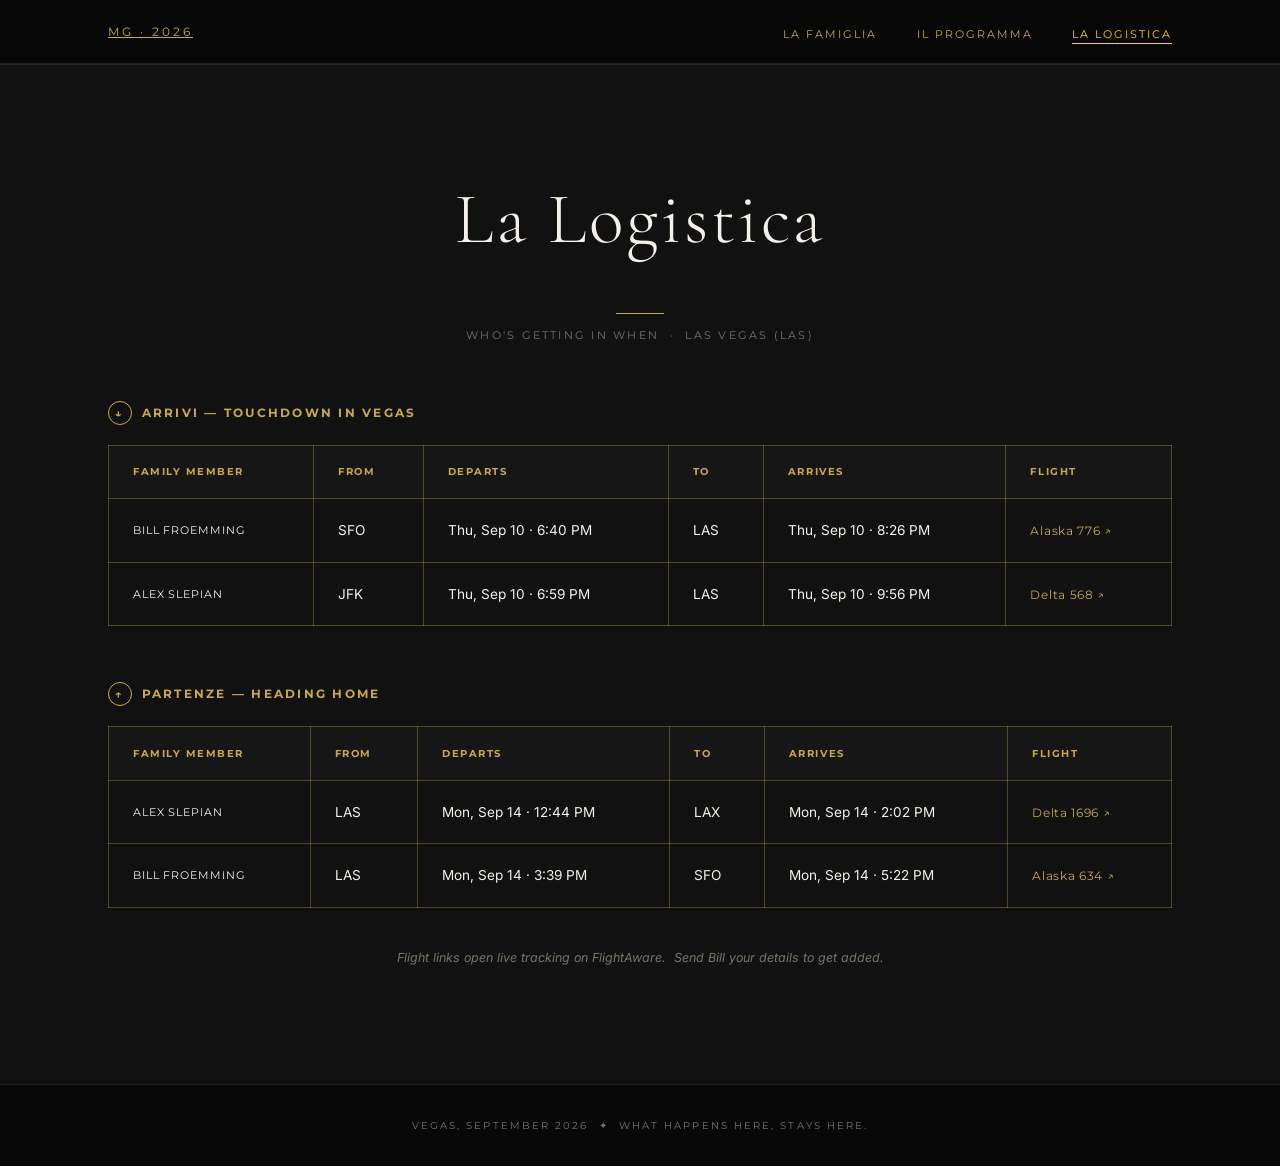
==== logistica.html @ 3f069563 "Add La Logistica flight-tracking page New standalone logistica.html with Arrivi/Partenze tables (Fam" ====
<!DOCTYPE html>
<html lang="en">
<head>
  <meta charset="UTF-8" />
  <meta name="viewport" content="width=device-width, initial-scale=1.0" />
  <title>La Logistica — Mario's Bachelor Party</title>
  <link rel="preconnect" href="https://fonts.googleapis.com" />
  <link rel="preconnect" href="https://fonts.gstatic.com" crossorigin />
  <link href="https://fonts.googleapis.com/css2?family=Cormorant+Garamond:ital,wght@0,300;0,400;1,400;1,600&family=Inter:wght@400;600&family=Montserrat:wght@600;700&display=swap" rel="stylesheet" />
  <link rel="stylesheet" href="styles.css" />
</head>
<body>

  <!-- NAV -->
  <nav class="nav" id="nav">
    <div class="nav__inner">
      <a class="nav__logo" href="index.html">MG · 2026</a>
      <ul class="nav__links">
        <li><a class="nav__link" href="index.html#famiglia">La Famiglia</a></li>
        <li><a class="nav__link" href="index.html#itinerary">Il Programma</a></li>
        <li><a class="nav__link nav__link--active" href="logistica.html">La Logistica</a></li>
      </ul>
      <button class="nav__hamburger" id="navHamburger" aria-label="Menu">
        <span></span><span></span><span></span>
      </button>
    </div>
    <div class="nav__mobile" id="navMobile">
      <a class="nav__mobile-link" href="index.html#famiglia">La Famiglia</a>
      <a class="nav__mobile-link" href="index.html#itinerary">Il Programma</a>
      <a class="nav__mobile-link" href="logistica.html">La Logistica</a>
    </div>
  </nav>

  <!-- LA LOGISTICA -->
  <section class="logistica">
    <div class="container">
      <h2 class="section-title">La Logistica</h2>
      <p class="section-subtitle">Who's getting in when &nbsp;·&nbsp; Las Vegas (LAS)</p>

      <!-- ARRIVALS -->
      <div class="logistica__block">
        <h3 class="logistica__heading">
          <span class="logistica__heading-icon">↓</span> Arrivi &mdash; Touchdown in Vegas
        </h3>
        <div class="logistica__table-wrap">
          <table class="flights">
            <thead>
              <tr>
                <th>Family Member</th>
                <th>From</th>
                <th>Departs</th>
                <th>To</th>
                <th>Arrives</th>
                <th>Flight</th>
              </tr>
            </thead>
            <tbody>
              <tr>
                <td data-label="Family Member">Bill Froemming</td>
                <td data-label="From">SFO</td>
                <td data-label="Departs">Thu, Sep 10 &middot; 6:40 PM</td>
                <td data-label="To">LAS</td>
                <td data-label="Arrives">Thu, Sep 10 &middot; 8:26 PM</td>
                <td data-label="Flight">
                  <a class="flights__track" href="https://flightaware.com/live/flight/ASA776" target="_blank" rel="noopener noreferrer">Alaska 776 ↗</a>
                </td>
              </tr>
              <tr>
                <td data-label="Family Member">Alex Slepian</td>
                <td data-label="From">JFK</td>
                <td data-label="Departs">Thu, Sep 10 &middot; 6:59 PM</td>
                <td data-label="To">LAS</td>
                <td data-label="Arrives">Thu, Sep 10 &middot; 9:56 PM</td>
                <td data-label="Flight">
                  <a class="flights__track" href="https://flightaware.com/live/flight/DAL568" target="_blank" rel="noopener noreferrer">Delta 568 ↗</a>
                </td>
              </tr>
              <!-- Add more arrivals here, sorted by arrival time -->
            </tbody>
          </table>
        </div>
      </div>

      <!-- DEPARTURES -->
      <div class="logistica__block">
        <h3 class="logistica__heading">
          <span class="logistica__heading-icon">↑</span> Partenze &mdash; Heading Home
        </h3>
        <div class="logistica__table-wrap">
          <table class="flights">
            <thead>
              <tr>
                <th>Family Member</th>
                <th>From</th>
                <th>Departs</th>
                <th>To</th>
                <th>Arrives</th>
                <th>Flight</th>
              </tr>
            </thead>
            <tbody>
              <tr>
                <td data-label="Family Member">Alex Slepian</td>
                <td data-label="From">LAS</td>
                <td data-label="Departs">Mon, Sep 14 &middot; 12:44 PM</td>
                <td data-label="To">LAX</td>
                <td data-label="Arrives">Mon, Sep 14 &middot; 2:02 PM</td>
                <td data-label="Flight">
                  <a class="flights__track" href="https://flightaware.com/live/flight/DAL1696" target="_blank" rel="noopener noreferrer">Delta 1696 ↗</a>
                </td>
              </tr>
              <tr>
                <td data-label="Family Member">Bill Froemming</td>
                <td data-label="From">LAS</td>
                <td data-label="Departs">Mon, Sep 14 &middot; 3:39 PM</td>
                <td data-label="To">SFO</td>
                <td data-label="Arrives">Mon, Sep 14 &middot; 5:22 PM</td>
                <td data-label="Flight">
                  <a class="flights__track" href="https://flightaware.com/live/flight/ASA634" target="_blank" rel="noopener noreferrer">Alaska 634 ↗</a>
                </td>
              </tr>
              <!-- Add more departures here, sorted by departure time -->
            </tbody>
          </table>
        </div>
      </div>

      <p class="logistica__note">
        Flight links open live tracking on FlightAware. &nbsp;Send Bill your details to get added.
      </p>
    </div>
  </section>

  <!-- FOOTER -->
  <footer class="footer">
    <p class="footer__text">Vegas, September 2026 &nbsp;✦&nbsp; What happens here, stays here.</p>
  </footer>

  <script src="script.js"></script>
</body>
</html>
---- styles.css ----
/* ============================================================
   TOKENS
   ============================================================ */
:root {
  --color-bg:       #080808;
  --color-surface:  #111111;
  --color-surface2: #161616;
  --color-red:      #8B0000;
  --color-gold:     #C9A84C;
  --color-gold-pop: #FFD700;
  --color-text:     #F5F0E8;
  --color-muted:    #7a7468;
  --color-border:   rgba(201, 168, 76, 0.15);
  --flights-line:   rgba(201, 168, 76, 0.35);

  --font-headline: 'Cormorant Garamond', Georgia, serif;
  --font-body:     'Inter', system-ui, sans-serif;
  --font-label:    'Montserrat', sans-serif;

  --nav-height: 64px;
  --container-max: 1160px;
  --container-pad: clamp(1.25rem, 5vw, 3rem);
  --section-pad: clamp(5rem, 9vw, 8rem);

  --ease: cubic-bezier(0.4, 0, 0.2, 1);
}

/* ============================================================
   RESET & BASE
   ============================================================ */
*, *::before, *::after { box-sizing: border-box; margin: 0; padding: 0; }

html { scroll-behavior: smooth; }

body {
  background: var(--color-bg);
  color: var(--color-text);
  font-family: var(--font-body);
  font-size: clamp(0.9rem, 1.5vw, 1rem);
  line-height: 1.65;
  -webkit-font-smoothing: antialiased;
  overflow-x: hidden;
}

img { display: block; max-width: 100%; }

/* ============================================================
   UTILITIES
   ============================================================ */
.container {
  max-width: var(--container-max);
  margin: 0 auto;
  padding: 0 var(--container-pad);
}

.section-title {
  font-family: var(--font-headline);
  font-size: clamp(2.8rem, 6vw, 4.5rem);
  font-weight: 300;
  letter-spacing: 0.04em;
  text-align: center;
  color: var(--color-text);
  line-height: 1.1;
}

.section-title::after {
  content: '';
  display: block;
  width: 48px;
  height: 1px;
  background: var(--color-gold);
  margin: 0.75em auto 0;
}

.section-subtitle {
  font-family: var(--font-label);
  font-size: 0.7rem;
  letter-spacing: 0.2em;
  text-transform: uppercase;
  color: var(--color-muted);
  text-align: center;
  margin-top: 0.75rem;
  margin-bottom: 3.5rem;
}

/* ============================================================
   NAV
   ============================================================ */
.nav {
  position: sticky;
  top: 0;
  z-index: 1000;
  background: rgba(8, 8, 8, 0.92);
  -webkit-backdrop-filter: blur(14px);
  backdrop-filter: blur(14px);
  border-bottom: 1px solid var(--color-border);
  height: var(--nav-height);
}

.nav__inner {
  max-width: var(--container-max);
  margin: 0 auto;
  padding: 0 var(--container-pad);
  height: var(--nav-height);
  display: flex;
  align-items: center;
  justify-content: space-between;
}

.nav__logo {
  font-family: var(--font-label);
  font-size: 0.75rem;
  letter-spacing: 0.25em;
  color: var(--color-gold);
  text-transform: uppercase;
}

.nav__links {
  display: flex;
  gap: 2.5rem;
  list-style: none;
}

.nav__link {
  font-family: var(--font-label);
  font-size: 0.68rem;
  letter-spacing: 0.18em;
  text-transform: uppercase;
  color: var(--color-gold);
  text-decoration: none;
  position: relative;
  transition: color 0.2s var(--ease);
}

.nav__link::after {
  content: '';
  position: absolute;
  bottom: -3px;
  left: 0;
  width: 0;
  height: 1px;
  background: var(--color-gold-pop);
  transition: width 0.25s var(--ease);
}

.nav__link:hover { color: var(--color-gold-pop); }
.nav__link:hover::after,
.nav__link--active::after { width: 100%; }
.nav__link--active { color: var(--color-gold-pop); }

/* Hamburger */
.nav__hamburger {
  display: none;
  flex-direction: column;
  gap: 5px;
  background: none;
  border: none;
  cursor: pointer;
  padding: 4px;
}

.nav__hamburger span {
  display: block;
  width: 22px;
  height: 1.5px;
  background: var(--color-gold);
  transition: transform 0.2s var(--ease), opacity 0.2s;
}

.nav__hamburger.is-open span:nth-child(1) { transform: translateY(6.5px) rotate(45deg); }
.nav__hamburger.is-open span:nth-child(2) { opacity: 0; }
.nav__hamburger.is-open span:nth-child(3) { transform: translateY(-6.5px) rotate(-45deg); }

/* Mobile nav drawer */
.nav__mobile {
  display: none;
  flex-direction: column;
  background: rgba(8, 8, 8, 0.98);
  border-top: 1px solid var(--color-border);
  padding: 1.25rem var(--container-pad);
  gap: 1.25rem;
}

.nav__mobile.is-open { display: flex; }

.nav__mobile-link {
  font-family: var(--font-label);
  font-size: 0.75rem;
  letter-spacing: 0.18em;
  text-transform: uppercase;
  color: var(--color-gold);
  text-decoration: none;
}

@media (max-width: 640px) {
  .nav__links { display: none; }
  .nav__hamburger { display: flex; }
}

/* ============================================================
   HERO
   ============================================================ */
.hero {
  position: relative;
  height: 100vh;
  min-height: 620px;
  display: flex;
  align-items: center;
  justify-content: center;
  overflow: hidden;
}

.hero__bg {
  position: absolute;
  inset: 0;
  background:
    radial-gradient(ellipse 80% 60% at 50% 40%, rgba(100, 0, 0, 0.28) 0%, transparent 70%),
    linear-gradient(to bottom, #0a0a0a 0%, #060606 100%);
}

/* Vegas skyline silhouette */
.hero__skyline {
  position: absolute;
  bottom: 0;
  left: 0;
  right: 0;
  height: 200px;
  background: #0c0c0c;
  clip-path: polygon(
    0% 100%,
    0% 75%,
    2% 75%,   2% 55%,   3% 55%,   3% 75%,
    5% 75%,   5% 42%,   5.5% 42%, 5.5% 30%,  6% 30%,  6% 42%,
    7% 42%,   7% 60%,
    9% 60%,   9% 38%,   10% 38%,  10% 28%,   11% 28%, 11% 38%,
    12% 38%,  12% 58%,
    14% 58%,  14% 48%,  15% 48%,  15% 65%,
    17% 65%,  17% 35%,  17.5% 35%, 17.5% 20%, 18% 20%, 18% 35%,
    19% 35%,  19% 62%,
    22% 62%,  22% 50%,  23% 50%,  23% 70%,
    26% 70%,  26% 45%,  27% 45%,  27% 55%,
    30% 55%,  30% 38%,  31% 38%,  31% 28%,   32% 28%, 32% 38%,
    33% 38%,  33% 60%,
    36% 60%,  36% 72%,
    40% 72%,  40% 55%,  41% 55%,  41% 68%,
    45% 68%,  45% 50%,  46% 50%,  46% 38%,   47% 38%, 47% 50%,
    49% 50%,  49% 65%,
    53% 65%,  53% 55%,  54% 55%,  54% 45%,   55% 45%, 55% 58%,
    58% 58%,  58% 70%,
    62% 70%,  62% 52%,  63% 52%,  63% 40%,   64% 40%, 64% 55%,
    67% 55%,  67% 68%,
    72% 68%,  72% 48%,  73% 48%,  73% 35%,   74% 35%, 74% 48%,
    76% 48%,  76% 60%,
    80% 60%,  80% 72%,
    85% 72%,  85% 55%,  86% 55%,  86% 42%,   87% 42%, 87% 58%,
    91% 58%,  91% 68%,
    95% 68%,  95% 55%,  96% 55%,  96% 45%,   97% 45%, 97% 55%,
    100% 55%, 100% 100%
  );
}

.hero__content {
  position: relative;
  z-index: 2;
  text-align: center;
  padding: 0 var(--container-pad);
  max-width: 800px;
}

.hero__quote {
  font-family: var(--font-headline);
  font-style: italic;
  font-size: clamp(1.2rem, 2.8vw, 1.85rem);
  font-weight: 400;
  color: var(--color-gold);
  opacity: 0.85;
  line-height: 1.5;
  letter-spacing: 0.02em;
}

.hero__divider {
  display: flex;
  align-items: center;
  gap: 1rem;
  margin: 2rem auto;
  width: 220px;
}

.hero__divider-line {
  flex: 1;
  height: 1px;
  background: linear-gradient(to right, transparent, var(--color-gold), transparent);
  opacity: 0.5;
}

.hero__divider-ornament {
  font-size: 0.6rem;
  color: var(--color-gold);
  opacity: 0.7;
}

.hero__title {
  font-family: var(--font-label);
  font-size: clamp(1.6rem, 4.5vw, 3.2rem);
  font-weight: 700;
  letter-spacing: 0.2em;
  text-transform: uppercase;
  color: var(--color-text);
  line-height: 1.1;
}

.hero__date {
  font-family: var(--font-label);
  font-size: clamp(0.65rem, 1.4vw, 0.8rem);
  letter-spacing: 0.3em;
  text-transform: uppercase;
  color: var(--color-gold);
  margin-top: 1rem;
  opacity: 0.9;
}

/* ============================================================
   COUNTDOWN
   ============================================================ */
.countdown {
  display: flex;
  align-items: center;
  justify-content: center;
  gap: 2rem;
  background: var(--color-surface);
  border-bottom: 1px solid var(--color-border);
  padding: 1rem var(--container-pad);
}

@media (max-width: 480px) {
  .countdown { gap: 1rem; }
  .countdown__sep { display: none; }
}

.countdown__unit {
  display: flex;
  flex-direction: column;
  align-items: center;
  gap: 0.25rem;
  min-width: 4rem;
}

.countdown__num {
  font-family: var(--font-headline);
  font-size: clamp(1.4rem, 3vw, 2rem);
  font-weight: 300;
  color: var(--color-gold);
  line-height: 1;
  letter-spacing: 0.04em;
}

.countdown__label {
  font-family: var(--font-label);
  font-size: 0.58rem;
  letter-spacing: 0.22em;
  text-transform: uppercase;
  color: var(--color-muted);
}

.countdown__sep {
  font-size: 0.5rem;
  color: var(--color-gold);
  opacity: 0.4;
  margin-bottom: 1rem;
}

@media (max-width: 480px) {
  .countdown { gap: 1rem; }
  .countdown__sep { display: none; }
}

/* ============================================================
   LA FAMIGLIA
   ============================================================ */
.famiglia {
  background: var(--color-surface);
  padding: var(--section-pad) 0;
  border-top: 1px solid var(--color-border);
}

.famiglia__groom-row {
  display: flex;
  justify-content: center;
  margin-bottom: 2.5rem;
}

.famiglia__card--groom {
  width: 300px;
}

.famiglia__grid {
  display: grid;
  grid-template-columns: repeat(3, 1fr);
  gap: 1.5rem;
}

.famiglia__card {
  background: var(--color-surface2);
  border: 1px solid var(--color-border);
  border-radius: 2px;
  overflow: hidden;
  transition: border-color 0.25s var(--ease), transform 0.25s var(--ease);
  opacity: 0;
  transform: translateY(24px);
}

.famiglia__card.is-visible {
  opacity: 1;
  transform: translateY(0);
  transition: opacity 0.55s var(--ease), transform 0.55s var(--ease), border-color 0.25s var(--ease);
}

.famiglia__card:hover {
  border-color: rgba(201, 168, 76, 0.4);
  transform: translateY(-4px);
}

.famiglia__card--groom {
  border-color: rgba(139, 0, 0, 0.5);
}

.famiglia__card--groom:hover {
  border-color: rgba(139, 0, 0, 0.9);
  transform: translateY(-4px);
}

.famiglia__photo-wrap {
  position: relative;
  aspect-ratio: 4 / 5;
  overflow: hidden;
  background: #1a1a1a;
}

.famiglia__photo-wrap img {
  width: 100%;
  height: 100%;
  object-fit: cover;
  object-position: center top;
  transition: transform 0.5s var(--ease);
}

.famiglia__card:hover .famiglia__photo-wrap img {
  transform: scale(1.04);
}

.famiglia__badge {
  position: absolute;
  top: 12px;
  right: 12px;
  background: var(--color-red);
  color: var(--color-text);
  font-family: var(--font-label);
  font-size: 0.6rem;
  letter-spacing: 0.18em;
  text-transform: uppercase;
  padding: 4px 10px;
  border-radius: 1px;
}

.famiglia__info {
  padding: 1rem 1.1rem;
  border-top: 1px solid var(--color-border);
}

.famiglia__name {
  font-family: var(--font-label);
  font-size: 0.75rem;
  letter-spacing: 0.12em;
  text-transform: uppercase;
  color: var(--color-text);
}

.famiglia__role {
  font-family: var(--font-body);
  font-size: 0.75rem;
  color: var(--color-gold);
  margin-top: 0.2rem;
  font-style: italic;
}

/* Flip cards */
.famiglia__card.is-flippable {
  cursor: pointer;
  perspective: 1000px;
}

.card__inner {
  display: grid;
  grid-template-areas: "stack";
  transform-style: preserve-3d;
  transition: transform 0.65s cubic-bezier(0.4, 0, 0.2, 1);
}

.card__face--front,
.card__face--back {
  grid-area: stack;
  backface-visibility: hidden;
  -webkit-backface-visibility: hidden;
}

.card__face--back {
  transform: rotateY(180deg);
  background: var(--color-surface2);
  display: flex;
  align-items: center;
  justify-content: center;
  padding: 2rem 1.5rem;
}

.famiglia__card.is-flipped .card__inner {
  transform: rotateY(180deg);
}

.card__back-content {
  text-align: center;
}

.card__back-name {
  font-family: var(--font-label);
  font-size: 0.7rem;
  letter-spacing: 0.15em;
  text-transform: uppercase;
  color: var(--color-text);
  margin-bottom: 0.5rem;
}

.card__back-epithet {
  font-family: var(--font-headline);
  font-style: italic;
  font-size: 1.3rem;
  color: var(--color-gold);
  margin-bottom: 0.85rem;
  line-height: 1.2;
}

.card__back-divider {
  width: 32px;
  height: 1px;
  background: var(--color-gold);
  opacity: 0.4;
  margin: 0 auto 1rem;
}

.card__back-bio {
  font-size: 0.82rem;
  color: var(--color-muted);
  line-height: 1.75;
}

.famiglia__hint {
  font-family: var(--font-label);
  font-size: 0.55rem;
  letter-spacing: 0.2em;
  text-transform: uppercase;
  color: var(--color-muted);
  opacity: 0.5;
  margin-top: 0.3rem;
}

@media (max-width: 768px) {
  .famiglia__grid { grid-template-columns: repeat(2, 1fr); }
  .famiglia__card--groom { width: 240px; }
}

@media (max-width: 480px) {
  .famiglia__grid { grid-template-columns: 1fr; }
  .famiglia__card--groom { width: 100%; }
}

/* ============================================================
   ITINERARY
   ============================================================ */
.itinerary {
  background: var(--color-surface);
  padding: var(--section-pad) 0;
  border-top: 1px solid var(--color-border);
}

.itinerary__layout {
  display: grid;
  grid-template-columns: 2fr 3fr;
  gap: 4rem;
  align-items: start;
}

/* Timeline */
.timeline {
  list-style: none;
  position: relative;
  padding-left: 2rem;
}

.timeline::before {
  content: '';
  position: absolute;
  left: 0;
  top: 0.4em;
  bottom: 0;
  width: 1px;
  background: linear-gradient(to bottom, var(--color-gold) 0%, transparent 100%);
  opacity: 0.4;
}

.timeline__event {
  position: relative;
  margin-bottom: 2.75rem;
}

.timeline__event:last-child {
  margin-bottom: 0;
}

.timeline__node {
  position: absolute;
  left: -2.35rem;
  top: 0.3em;
  width: 10px;
  height: 10px;
  border-radius: 50%;
  background: var(--color-gold);
  border: 2px solid var(--color-surface);
  box-shadow: 0 0 0 1px var(--color-gold);
}

.timeline__event--tbd .timeline__node {
  background: var(--color-muted);
  box-shadow: 0 0 0 1px var(--color-muted);
}

.timeline__node--hint {
  background: transparent;
  border-color: var(--color-muted);
  box-shadow: 0 0 0 1px var(--color-muted);
  opacity: 0.4;
}

.timeline__date {
  font-family: var(--font-label);
  font-size: 0.62rem;
  letter-spacing: 0.2em;
  text-transform: uppercase;
  color: var(--color-muted);
  margin-bottom: 0.3rem;
}

.timeline__event-name {
  font-family: var(--font-label);
  font-size: 0.82rem;
  letter-spacing: 0.12em;
  text-transform: uppercase;
  line-height: 1.3;
}

.timeline__event--confirmed .timeline__event-name {
  color: var(--color-gold);
}

.timeline__event--tbd .timeline__event-name,
.timeline__event--hint .timeline__event-name {
  color: var(--color-muted);
}

.timeline__detail {
  font-size: 0.8rem;
  color: var(--color-muted);
  margin-top: 0.25rem;
  font-style: italic;
}

/* Map */
.itinerary__map-wrap {
  position: relative;
  border: 1px solid var(--color-red);
  border-radius: 2px;
  overflow: hidden;
  aspect-ratio: 4 / 3;
}

.itinerary__map-wrap iframe {
  width: 100%;
  height: 100%;
  border: 0;
  filter: saturate(0.25) brightness(0.55) contrast(1.2);
}

.itinerary__map-label {
  font-family: var(--font-label);
  font-size: 0.62rem;
  letter-spacing: 0.18em;
  text-transform: uppercase;
  color: var(--color-muted);
  margin-top: 0.75rem;
  text-align: center;
}

.itinerary__book-btn {
  display: block;
  margin-top: 1.25rem;
  padding: 0.85rem 1.5rem;
  background: transparent;
  border: 1px solid var(--color-gold);
  color: var(--color-gold);
  font-family: var(--font-label);
  font-size: 0.68rem;
  letter-spacing: 0.2em;
  text-transform: uppercase;
  text-decoration: none;
  text-align: center;
  border-radius: 1px;
  transition: background 0.22s var(--ease), color 0.22s var(--ease);
}

.itinerary__book-btn:hover {
  background: var(--color-gold);
  color: var(--color-bg);
}

@media (max-width: 768px) {
  .itinerary__layout {
    grid-template-columns: 1fr;
    gap: 2.5rem;
  }
}

/* ============================================================
   LA LOGISTICA
   ============================================================ */
.logistica {
  background: var(--color-surface);
  padding: var(--section-pad) 0;
  border-top: 1px solid var(--color-border);
  min-height: calc(100vh - var(--nav-height));
}

.logistica__block {
  margin-bottom: 3.5rem;
}

.logistica__block:last-of-type {
  margin-bottom: 2rem;
}

.logistica__heading {
  font-family: var(--font-label);
  font-size: 0.78rem;
  font-weight: 700;
  letter-spacing: 0.18em;
  text-transform: uppercase;
  color: var(--color-gold);
  margin-bottom: 1.25rem;
  display: flex;
  align-items: center;
  gap: 0.6rem;
}

.logistica__heading-icon {
  display: inline-flex;
  align-items: center;
  justify-content: center;
  width: 1.5rem;
  height: 1.5rem;
  border: 1px solid var(--color-gold);
  border-radius: 50%;
  font-size: 0.7rem;
  color: var(--color-gold);
}

.logistica__table-wrap {
  overflow-x: auto;
}

.flights {
  width: 100%;
  border-collapse: collapse;
  font-size: 0.85rem;
}

.flights thead th {
  font-family: var(--font-label);
  font-size: 0.6rem;
  letter-spacing: 0.16em;
  text-transform: uppercase;
  color: var(--color-gold);
  text-align: left;
  padding: 1.15rem 1.5rem;
  background: var(--color-surface2);
  border: 1px solid var(--flights-line);
  white-space: nowrap;
}

.flights tbody td {
  padding: 1.25rem 1.5rem;
  border: 1px solid var(--flights-line);
  color: var(--color-text);
  vertical-align: middle;
  white-space: nowrap;
}

.flights tbody tr {
  transition: background 0.2s var(--ease);
}

.flights tbody tr:hover {
  background: rgba(201, 168, 76, 0.04);
}

.flights tbody td[data-label="Family Member"] {
  font-family: var(--font-label);
  font-size: 0.7rem;
  letter-spacing: 0.08em;
  text-transform: uppercase;
}

.flights__track {
  color: var(--color-gold);
  text-decoration: none;
  font-family: var(--font-label);
  font-size: 0.72rem;
  letter-spacing: 0.06em;
  white-space: nowrap;
  transition: color 0.2s var(--ease);
}

.flights__track:hover {
  color: var(--color-gold-pop);
}

.logistica__note {
  font-family: var(--font-body);
  font-size: 0.78rem;
  font-style: italic;
  color: var(--color-muted);
  text-align: center;
  margin-top: 2.5rem;
}

/* Mobile: stack table rows into cards */
@media (max-width: 640px) {
  .logistica__table-wrap {
    border: none;
  }

  .flights thead {
    display: none;
  }

  .flights,
  .flights tbody,
  .flights tr,
  .flights td {
    display: block;
    width: 100%;
  }

  .flights tbody tr {
    border: 1px solid var(--color-border);
    border-radius: 2px;
    margin-bottom: 1rem;
    padding: 0.5rem 0;
  }

  .flights tbody td {
    border: none;
    border-bottom: 1px solid var(--color-border);
    padding: 0.7rem 1.1rem;
    display: flex;
    justify-content: space-between;
    align-items: baseline;
    gap: 1rem;
    white-space: normal;
    text-align: right;
  }

  .flights tbody tr td:last-child {
    border-bottom: none;
  }

  .flights tbody td::before {
    content: attr(data-label);
    font-family: var(--font-label);
    font-size: 0.58rem;
    letter-spacing: 0.16em;
    text-transform: uppercase;
    color: var(--color-muted);
    flex-shrink: 0;
  }

  .flights tbody td[data-label="Family Member"] {
    background: var(--color-surface2);
    color: var(--color-gold);
  }
}

/* ============================================================
   FOOTER
   ============================================================ */
.footer {
  background: var(--color-bg);
  border-top: 1px solid var(--color-border);
  padding: 2rem var(--container-pad);
  text-align: center;
}

.footer__text {
  font-family: var(--font-label);
  font-size: 0.65rem;
  letter-spacing: 0.2em;
  text-transform: uppercase;
  color: var(--color-muted);
}
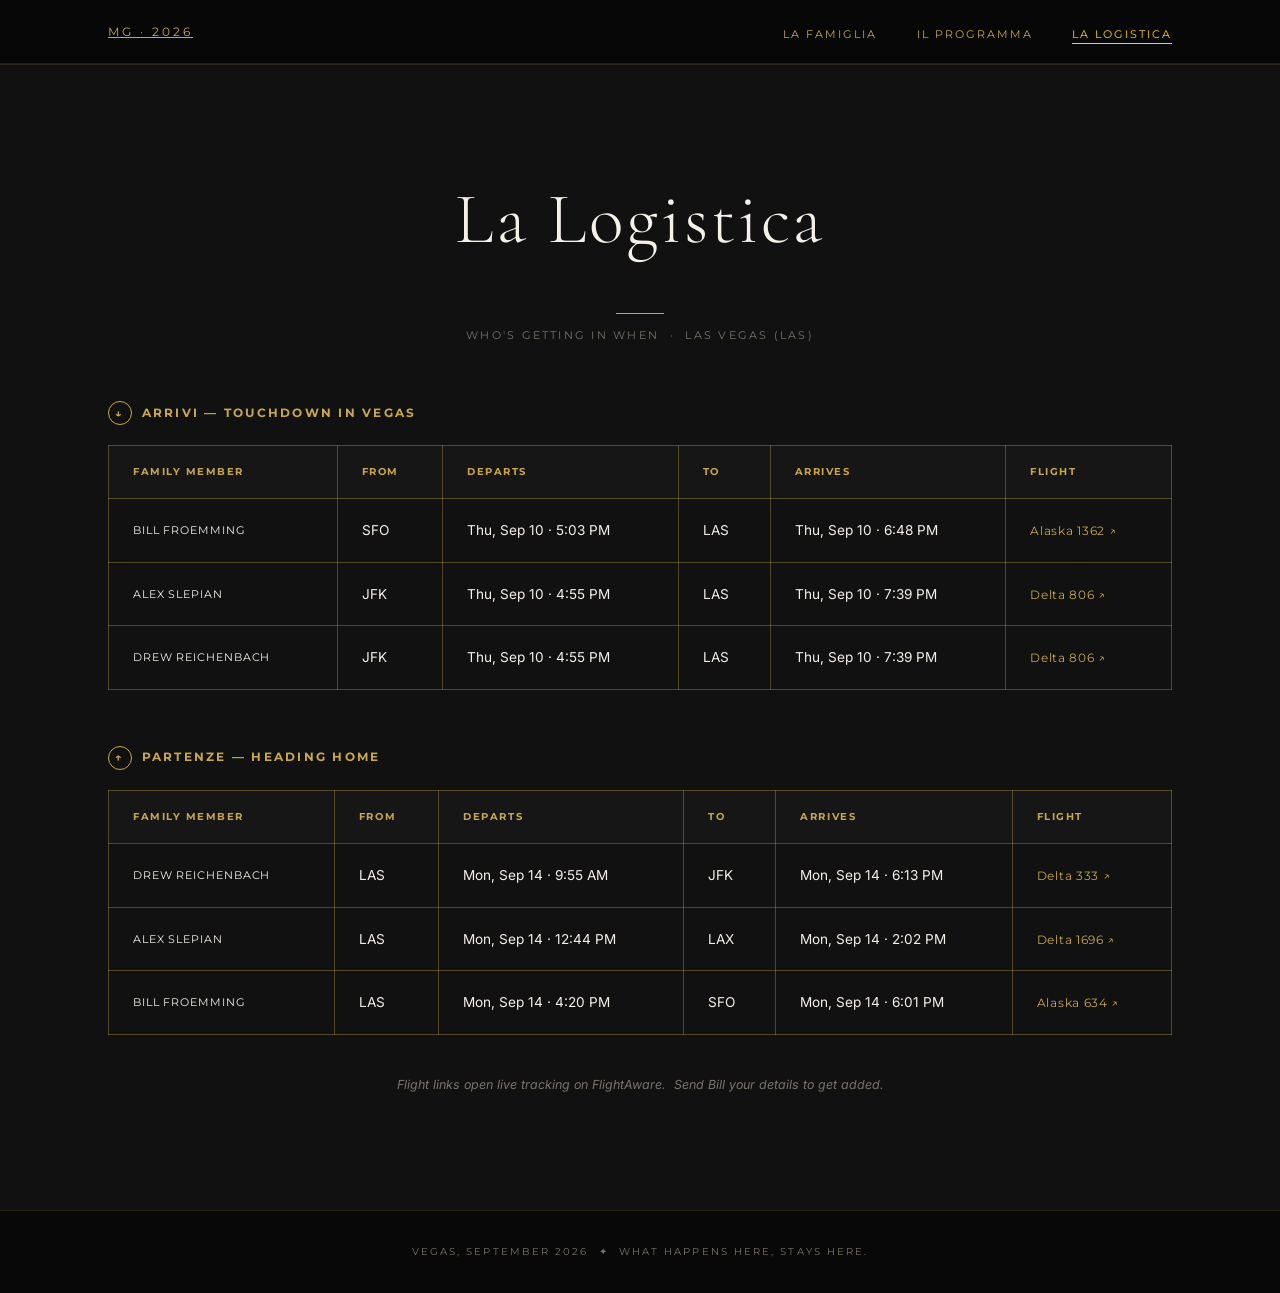
==== commit d06409b9: "Update La Logistica flights: add Drew, retime Alex/Drew/Bill Co-Authored-By: Claude Opus 4.8 <norepl" ====
--- a/logistica.html
+++ b/logistica.html
@@ -58,21 +58,31 @@
               <tr>
                 <td data-label="Family Member">Bill Froemming</td>
                 <td data-label="From">SFO</td>
-                <td data-label="Departs">Thu, Sep 10 &middot; 6:40 PM</td>
+                <td data-label="Departs">Thu, Sep 10 &middot; 5:03 PM</td>
                 <td data-label="To">LAS</td>
-                <td data-label="Arrives">Thu, Sep 10 &middot; 8:26 PM</td>
+                <td data-label="Arrives">Thu, Sep 10 &middot; 6:48 PM</td>
                 <td data-label="Flight">
-                  <a class="flights__track" href="https://flightaware.com/live/flight/ASA776" target="_blank" rel="noopener noreferrer">Alaska 776 ↗</a>
+                  <a class="flights__track" href="https://flightaware.com/live/flight/ASA1362" target="_blank" rel="noopener noreferrer">Alaska 1362 ↗</a>
                 </td>
               </tr>
               <tr>
                 <td data-label="Family Member">Alex Slepian</td>
                 <td data-label="From">JFK</td>
-                <td data-label="Departs">Thu, Sep 10 &middot; 6:59 PM</td>
+                <td data-label="Departs">Thu, Sep 10 &middot; 4:55 PM</td>
                 <td data-label="To">LAS</td>
-                <td data-label="Arrives">Thu, Sep 10 &middot; 9:56 PM</td>
+                <td data-label="Arrives">Thu, Sep 10 &middot; 7:39 PM</td>
                 <td data-label="Flight">
-                  <a class="flights__track" href="https://flightaware.com/live/flight/DAL568" target="_blank" rel="noopener noreferrer">Delta 568 ↗</a>
+                  <a class="flights__track" href="https://flightaware.com/live/flight/DAL806" target="_blank" rel="noopener noreferrer">Delta 806 ↗</a>
+                </td>
+              </tr>
+              <tr>
+                <td data-label="Family Member">Drew Reichenbach</td>
+                <td data-label="From">JFK</td>
+                <td data-label="Departs">Thu, Sep 10 &middot; 4:55 PM</td>
+                <td data-label="To">LAS</td>
+                <td data-label="Arrives">Thu, Sep 10 &middot; 7:39 PM</td>
+                <td data-label="Flight">
+                  <a class="flights__track" href="https://flightaware.com/live/flight/DAL806" target="_blank" rel="noopener noreferrer">Delta 806 ↗</a>
                 </td>
               </tr>
               <!-- Add more arrivals here, sorted by arrival time -->
@@ -100,6 +110,16 @@
             </thead>
             <tbody>
               <tr>
+                <td data-label="Family Member">Drew Reichenbach</td>
+                <td data-label="From">LAS</td>
+                <td data-label="Departs">Mon, Sep 14 &middot; 9:55 AM</td>
+                <td data-label="To">JFK</td>
+                <td data-label="Arrives">Mon, Sep 14 &middot; 6:13 PM</td>
+                <td data-label="Flight">
+                  <a class="flights__track" href="https://flightaware.com/live/flight/DAL333" target="_blank" rel="noopener noreferrer">Delta 333 ↗</a>
+                </td>
+              </tr>
+              <tr>
                 <td data-label="Family Member">Alex Slepian</td>
                 <td data-label="From">LAS</td>
                 <td data-label="Departs">Mon, Sep 14 &middot; 12:44 PM</td>
@@ -112,9 +132,9 @@
               <tr>
                 <td data-label="Family Member">Bill Froemming</td>
                 <td data-label="From">LAS</td>
-                <td data-label="Departs">Mon, Sep 14 &middot; 3:39 PM</td>
+                <td data-label="Departs">Mon, Sep 14 &middot; 4:20 PM</td>
                 <td data-label="To">SFO</td>
-                <td data-label="Arrives">Mon, Sep 14 &middot; 5:22 PM</td>
+                <td data-label="Arrives">Mon, Sep 14 &middot; 6:01 PM</td>
                 <td data-label="Flight">
                   <a class="flights__track" href="https://flightaware.com/live/flight/ASA634" target="_blank" rel="noopener noreferrer">Alaska 634 ↗</a>
                 </td>
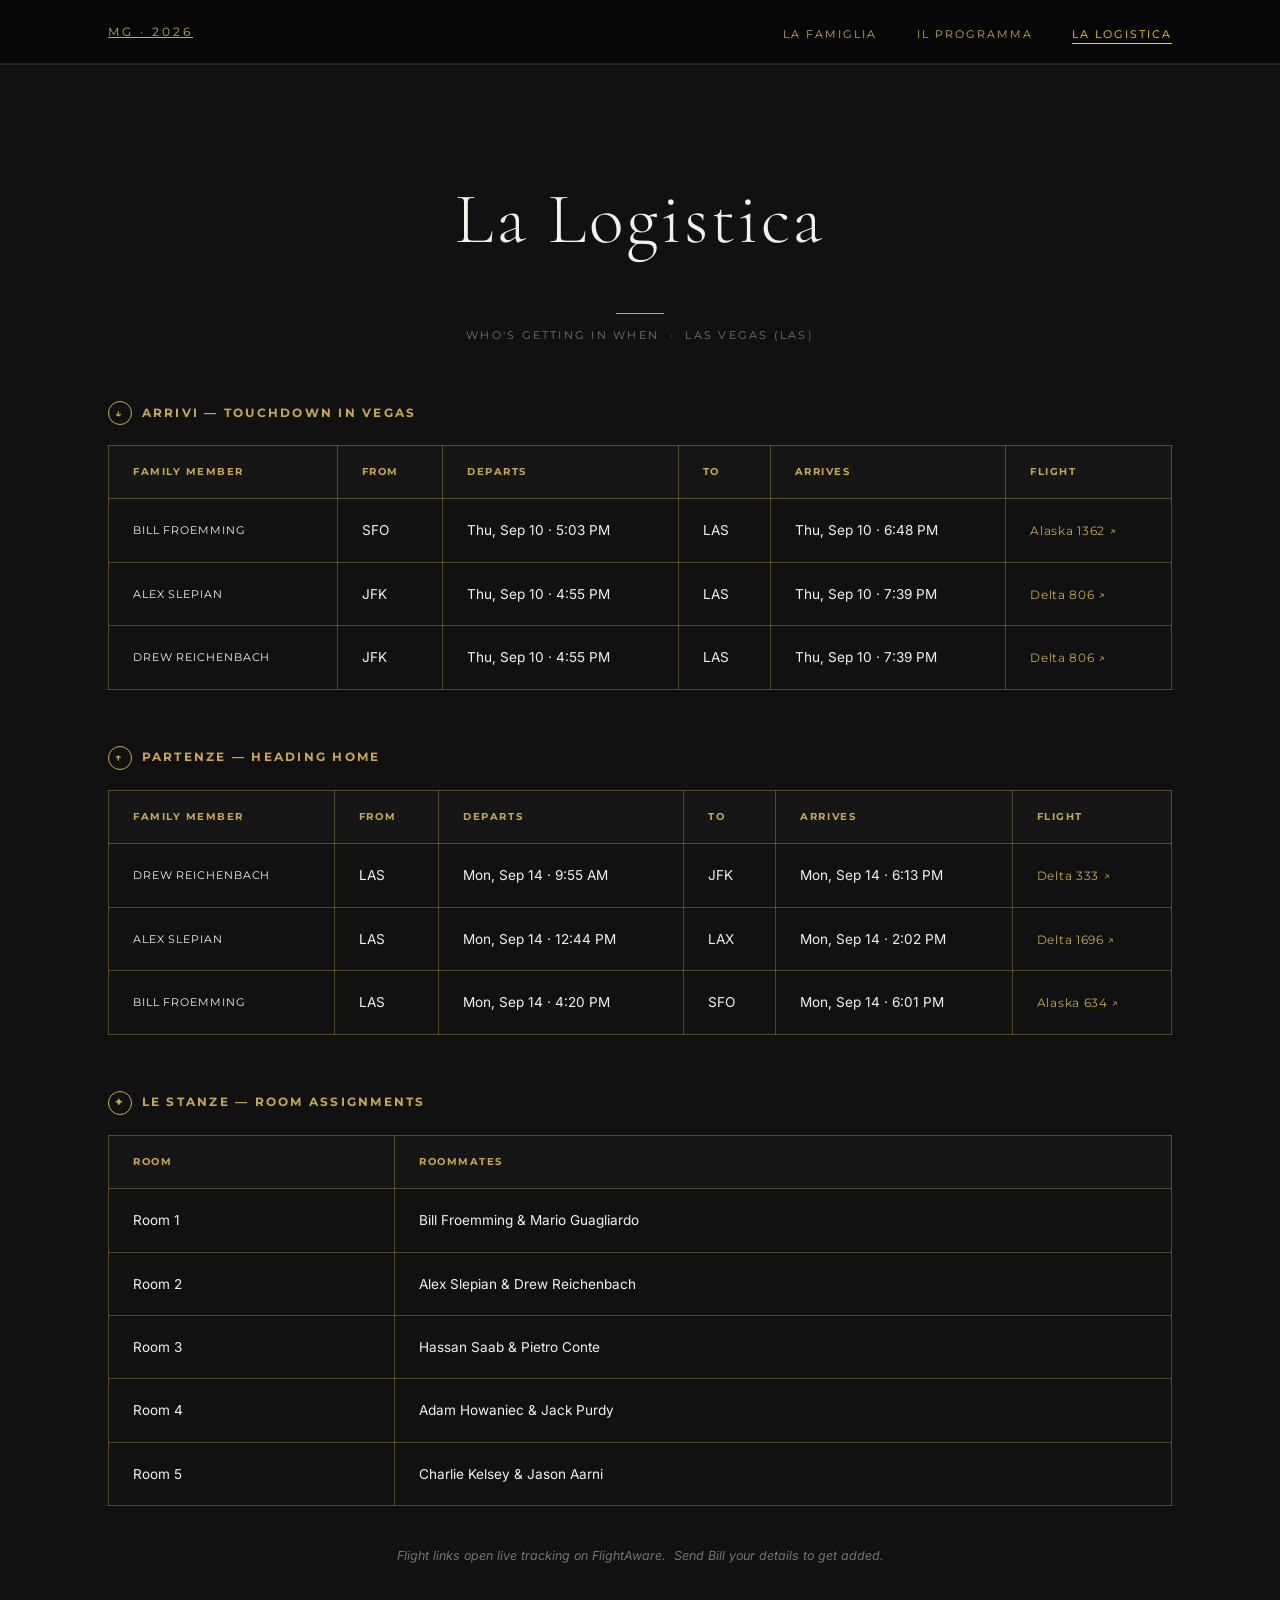
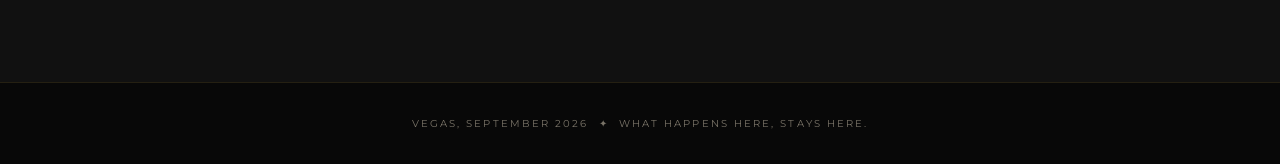
==== commit 905453a7: "Add room assignments table to La Logistica Co-Authored-By: Claude Opus 4.8 <noreply@anthropic.com>" ====
--- a/logistica.html
+++ b/logistica.html
@@ -145,6 +145,45 @@
         </div>
       </div>
 
+      <!-- ROOM ASSIGNMENTS -->
+      <div class="logistica__block">
+        <h3 class="logistica__heading">
+          <span class="logistica__heading-icon">✦</span> Le Stanze &mdash; Room Assignments
+        </h3>
+        <div class="logistica__table-wrap">
+          <table class="flights">
+            <thead>
+              <tr>
+                <th>Room</th>
+                <th>Roommates</th>
+              </tr>
+            </thead>
+            <tbody>
+              <tr>
+                <td data-label="Room">Room 1</td>
+                <td data-label="Roommates">Bill Froemming &amp; Mario Guagliardo</td>
+              </tr>
+              <tr>
+                <td data-label="Room">Room 2</td>
+                <td data-label="Roommates">Alex Slepian &amp; Drew Reichenbach</td>
+              </tr>
+              <tr>
+                <td data-label="Room">Room 3</td>
+                <td data-label="Roommates">Hassan Saab &amp; Pietro Conte</td>
+              </tr>
+              <tr>
+                <td data-label="Room">Room 4</td>
+                <td data-label="Roommates">Adam Howaniec &amp; Jack Purdy</td>
+              </tr>
+              <tr>
+                <td data-label="Room">Room 5</td>
+                <td data-label="Roommates">Charlie Kelsey &amp; Jason Aarni</td>
+              </tr>
+            </tbody>
+          </table>
+        </div>
+      </div>
+
       <p class="logistica__note">
         Flight links open live tracking on FlightAware. &nbsp;Send Bill your details to get added.
       </p>
--- a/styles.css
+++ b/styles.css
@@ -672,6 +672,19 @@
   font-style: italic;
 }
 
+.timeline__detail a {
+  color: var(--color-gold);
+  text-decoration: none;
+  font-style: normal;
+  border-bottom: 1px solid rgba(201, 168, 76, 0.4);
+  transition: color 0.2s var(--ease);
+}
+
+.timeline__detail a:hover {
+  color: var(--color-gold-pop);
+  border-bottom-color: var(--color-gold-pop);
+}
+
 /* Map */
 .itinerary__map-wrap {
   position: relative;
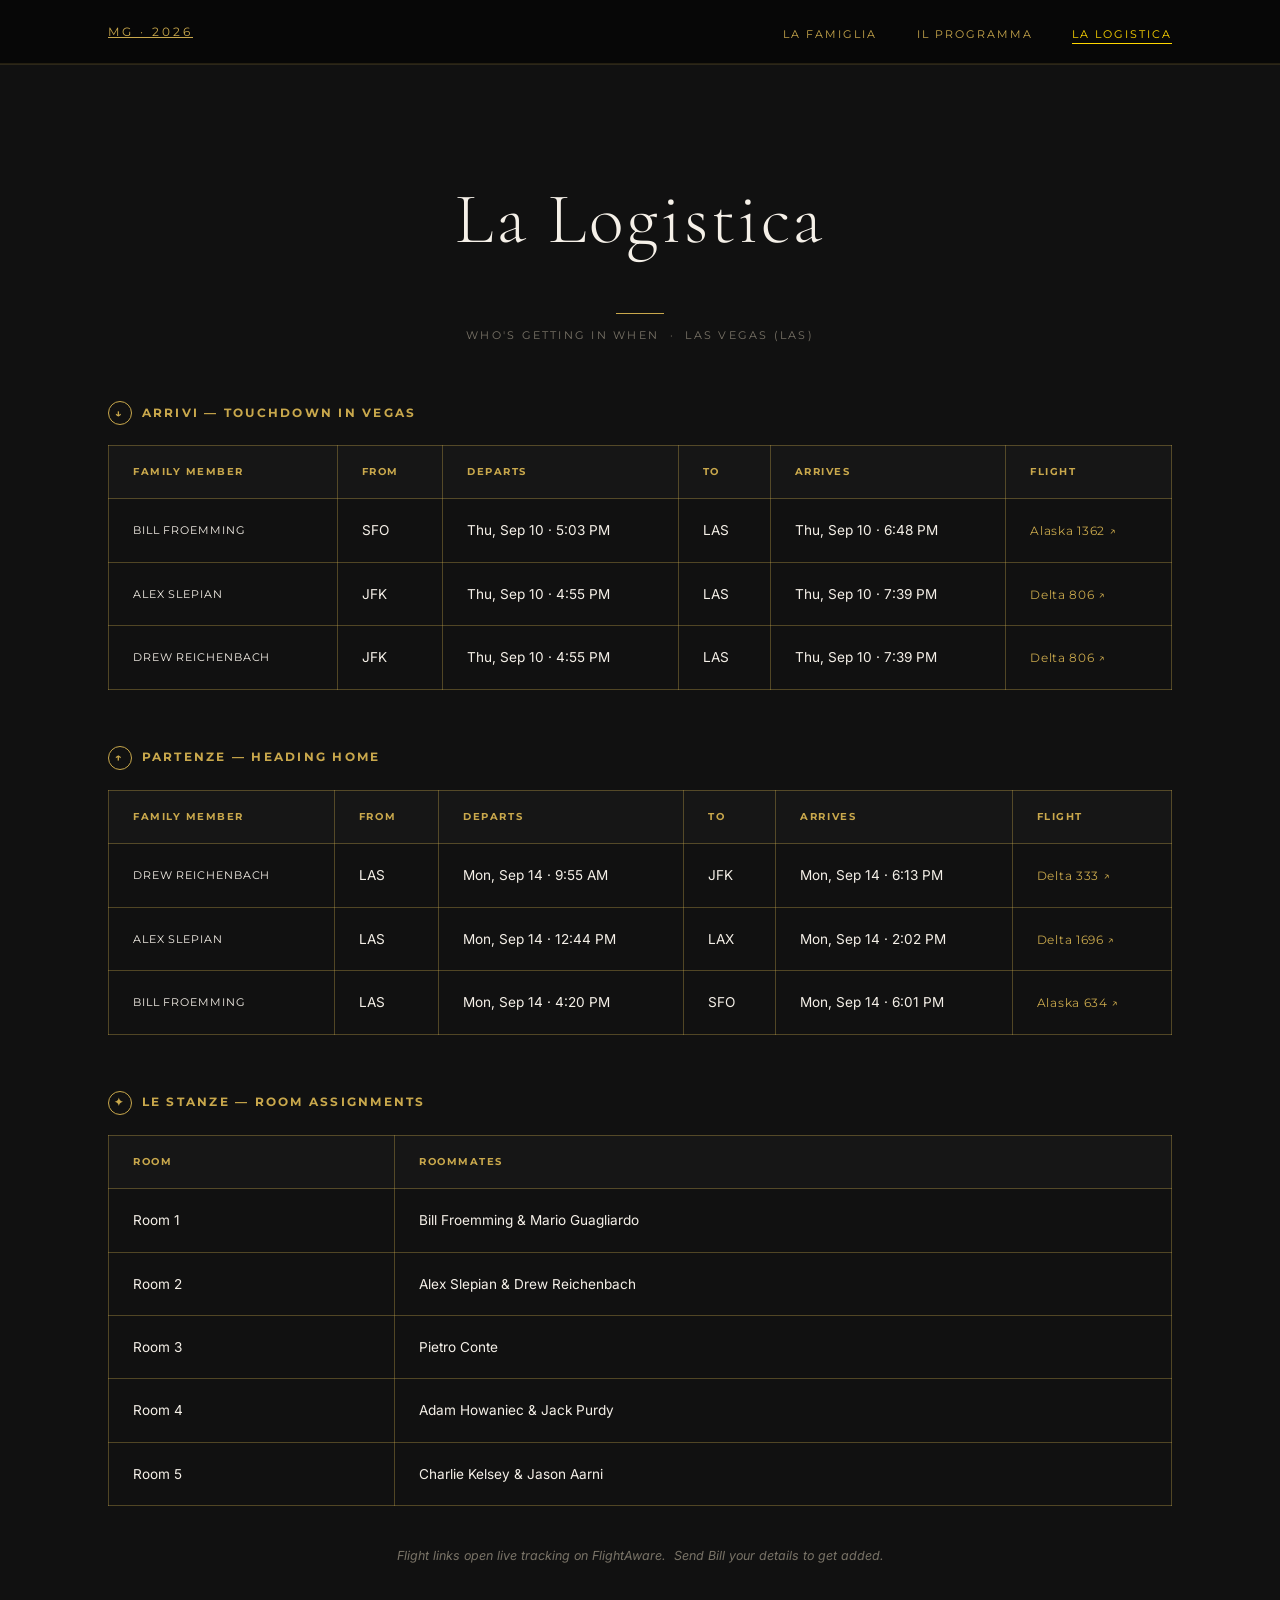
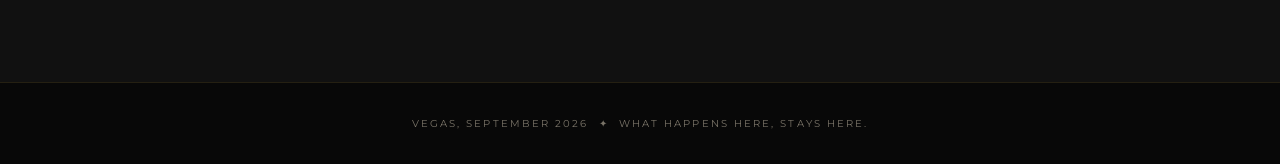
==== commit 60a4f09b: "Remove Hassan and Gio from the site Co-Authored-By: Claude Opus 5 <noreply@anthropic.com>" ====
--- a/logistica.html
+++ b/logistica.html
@@ -169,7 +169,7 @@
               </tr>
               <tr>
                 <td data-label="Room">Room 3</td>
-                <td data-label="Roommates">Hassan Saab &amp; Pietro Conte</td>
+                <td data-label="Roommates">Pietro Conte</td>
               </tr>
               <tr>
                 <td data-label="Room">Room 4</td>
